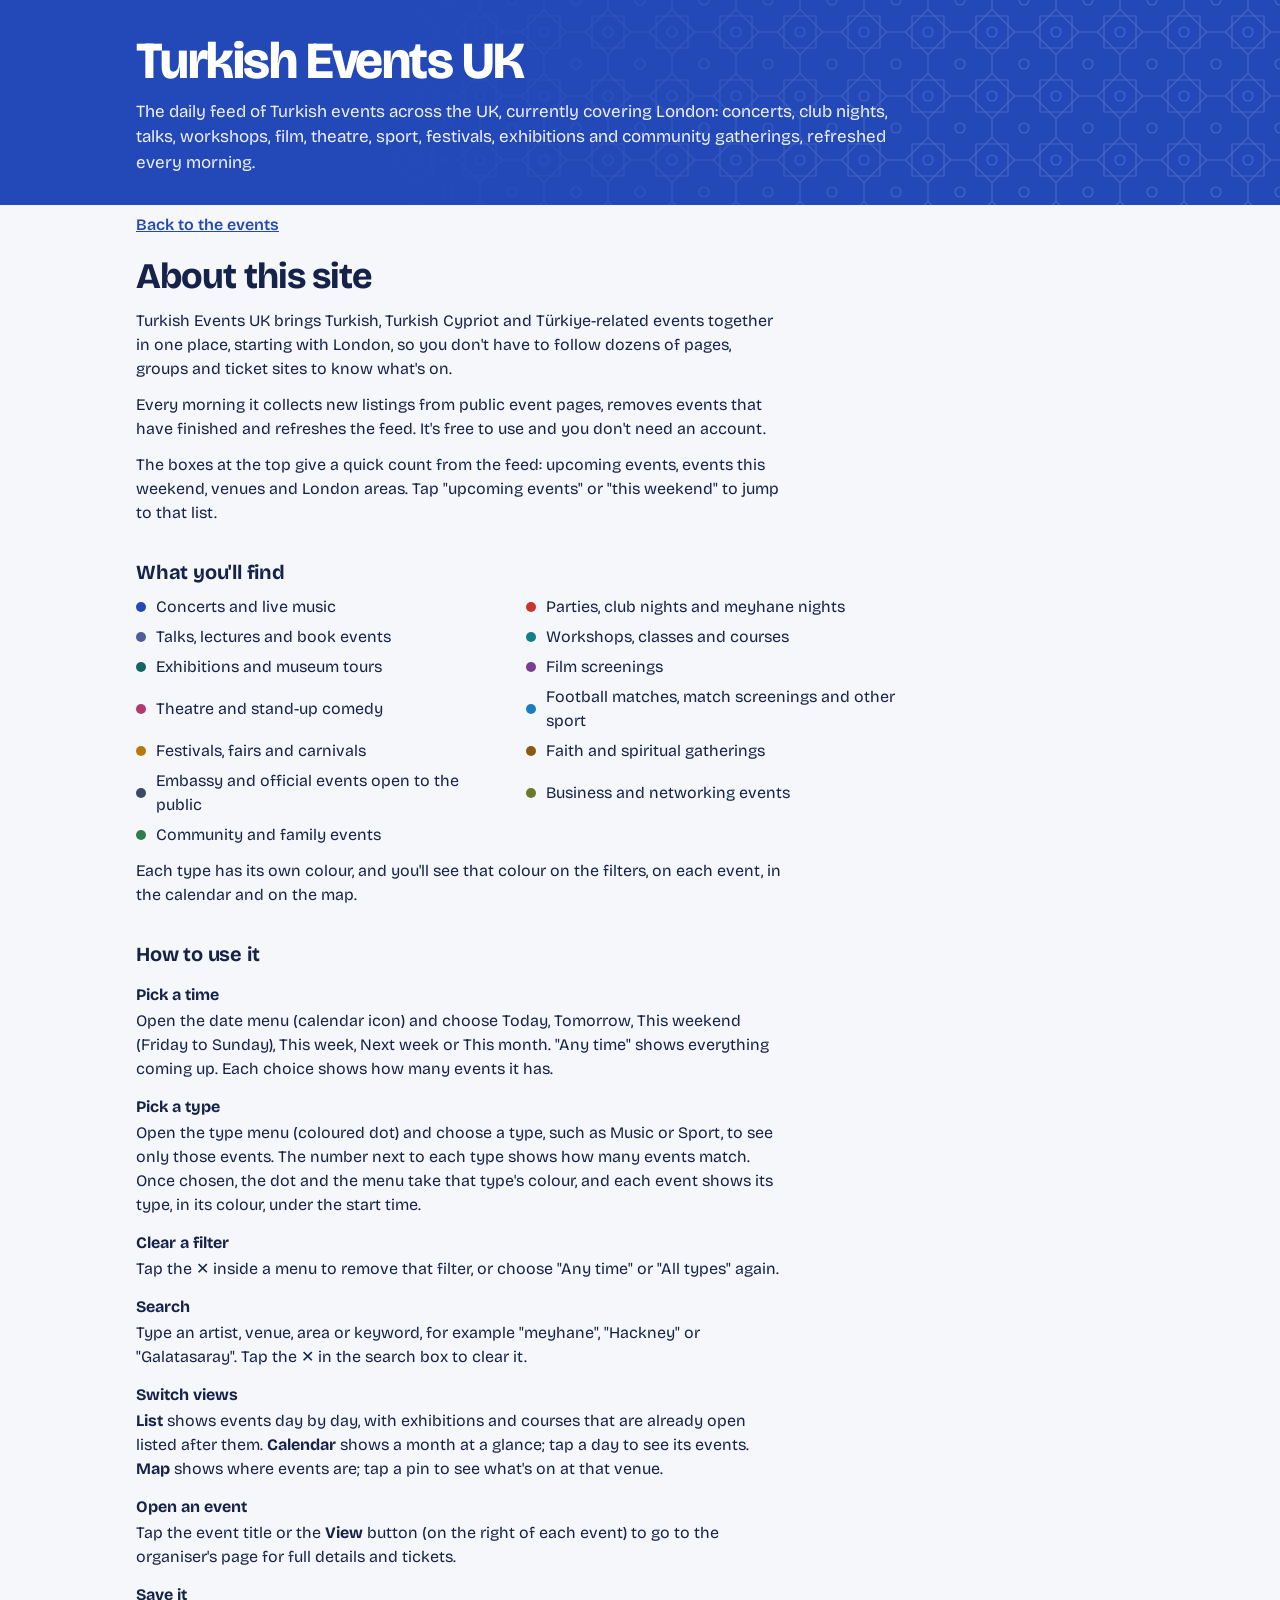
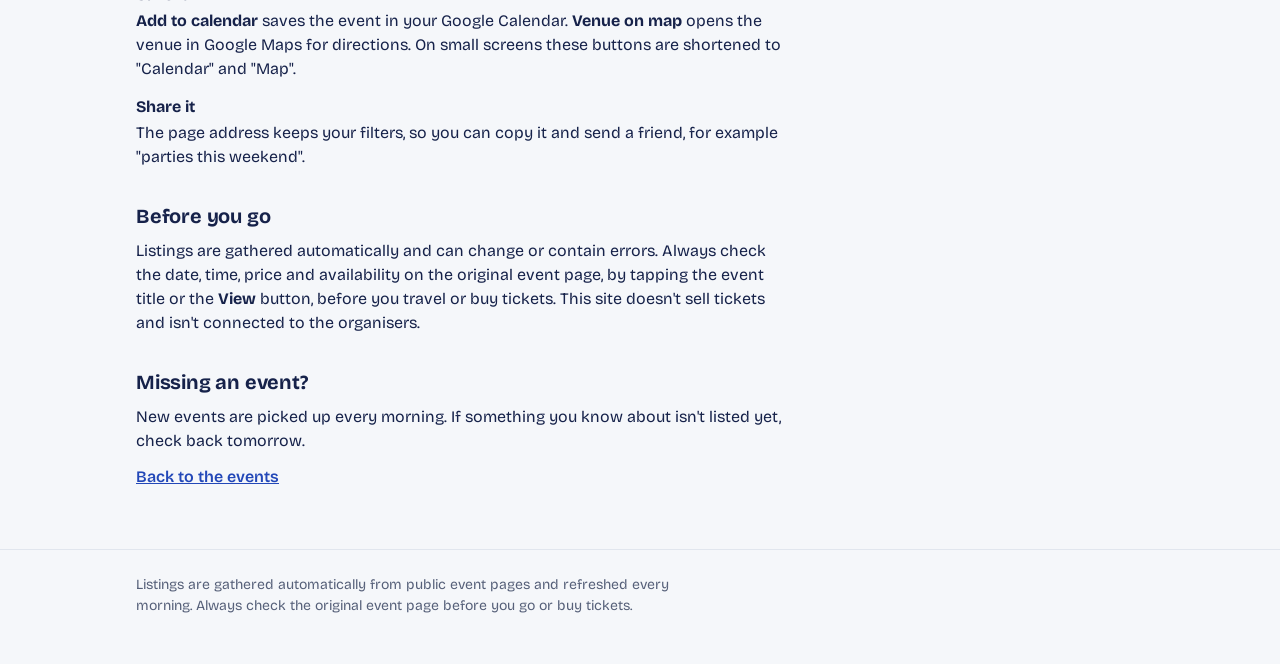
==== about.html @ 6a114e38 "Replace filter pills with accessible dropdown menus - Time and type filters are now native <select> " ====
<!doctype html>
<html lang="en">
<head>
  <meta charset="utf-8">
  <meta name="viewport" content="width=device-width, initial-scale=1">
  <title>About: Turkish Events UK</title>
  <meta name="description" content="What the Turkish Events UK feed does and how to use it: date and type filters, list, calendar and map views, and links to each organiser's page.">
  <meta name="theme-color" content="#2348B8">
  <link rel="preconnect" href="https://fonts.googleapis.com">
  <link rel="preconnect" href="https://fonts.gstatic.com" crossorigin>
  <link rel="stylesheet" href="https://fonts.googleapis.com/css2?family=Bricolage+Grotesque:opsz,wght@12..96,400..800&display=swap">
  <link rel="stylesheet" href="style.css">
</head>
<body>
  <a class="skip" href="#content">Skip to content</a>

  <header class="masthead">
    <div class="lattice" aria-hidden="true"></div>
    <div class="wrap masthead-inner">
      <h1><a class="home-link" href="./">Turkish Events UK</a></h1>
      <p class="lede">The daily feed of Turkish events across the UK, currently covering London: concerts, club nights, talks, workshops, film, theatre, sport, festivals, exhibitions and community gatherings, refreshed every morning.</p>
    </div>
  </header>

  <main class="wrap prose" id="content" tabindex="-1">
    <p class="back"><a href="./">Back to the events</a></p>

    <h2 class="prose-title">About this site</h2>
    <p>Turkish Events UK brings Turkish, Turkish Cypriot and Türkiye-related events together in one place, starting with London, so you don't have to follow dozens of pages, groups and ticket sites to know what's on.</p>
    <p>Every morning it collects new listings from public event pages, removes events that have finished and refreshes the feed. It's free to use and you don't need an account.</p>

    <p>The boxes at the top give a quick count from the feed: upcoming events, events this weekend, venues and London areas. Tap "upcoming events" or "this weekend" to jump to that list.</p>

    <h3>What you'll find</h3>
    <ul class="cat-list">
      <li><span class="dot" style="--c: var(--c-music)"></span>Concerts and live music</li>
      <li><span class="dot" style="--c: var(--c-party)"></span>Parties, club nights and meyhane nights</li>
      <li><span class="dot" style="--c: var(--c-talk)"></span>Talks, lectures and book events</li>
      <li><span class="dot" style="--c: var(--c-workshop)"></span>Workshops, classes and courses</li>
      <li><span class="dot" style="--c: var(--c-exhibition)"></span>Exhibitions and museum tours</li>
      <li><span class="dot" style="--c: var(--c-film)"></span>Film screenings</li>
      <li><span class="dot" style="--c: var(--c-comedy)"></span>Theatre and stand-up comedy</li>
      <li><span class="dot" style="--c: var(--c-sport)"></span>Football matches, match screenings and other sport</li>
      <li><span class="dot" style="--c: var(--c-festival)"></span>Festivals, fairs and carnivals</li>
      <li><span class="dot" style="--c: var(--c-faith)"></span>Faith and spiritual gatherings</li>
      <li><span class="dot" style="--c: var(--c-official)"></span>Embassy and official events open to the public</li>
      <li><span class="dot" style="--c: var(--c-business)"></span>Business and networking events</li>
      <li><span class="dot" style="--c: var(--c-community)"></span>Community and family events</li>
    </ul>
    <p>Each type has its own colour, and you'll see that colour on the filters, on each event, in the calendar and on the map.</p>

    <h3>How to use it</h3>
    <dl class="howto">
      <dt>Pick a time</dt>
      <dd>Open the date menu (calendar icon) and choose Today, Tomorrow, This weekend (Friday to Sunday), This week, Next week or This month. "Any time" shows everything coming up. Each choice shows how many events it has.</dd>

      <dt>Pick a type</dt>
      <dd>Open the type menu (coloured dot) and choose a type, such as Music or Sport, to see only those events. The number next to each type shows how many events match. Once chosen, the dot and the menu take that type's colour, and each event shows its type, in its colour, under the start time.</dd>

      <dt>Clear a filter</dt>
      <dd>Tap the ✕ inside a menu to remove that filter, or choose "Any time" or "All types" again.</dd>

      <dt>Search</dt>
      <dd>Type an artist, venue, area or keyword, for example "meyhane", "Hackney" or "Galatasaray". Tap the ✕ in the search box to clear it.</dd>

      <dt>Switch views</dt>
      <dd><strong>List</strong> shows events day by day, with exhibitions and courses that are already open listed after them. <strong>Calendar</strong> shows a month at a glance; tap a day to see its events. <strong>Map</strong> shows where events are; tap a pin to see what's on at that venue.</dd>

      <dt>Open an event</dt>
      <dd>Tap the event title or the <strong>View</strong> button (on the right of each event) to go to the organiser's page for full details and tickets.</dd>

      <dt>Save it</dt>
      <dd><strong>Add to calendar</strong> saves the event in your Google Calendar. <strong>Venue on map</strong> opens the venue in Google Maps for directions. On small screens these buttons are shortened to "Calendar" and "Map".</dd>

      <dt>Share it</dt>
      <dd>The page address keeps your filters, so you can copy it and send a friend, for example "parties this weekend".</dd>
    </dl>

    <h3>Before you go</h3>
    <p>Listings are gathered automatically and can change or contain errors. Always check the date, time, price and availability on the original event page, by tapping the event title or the <strong>View</strong> button, before you travel or buy tickets. This site doesn't sell tickets and isn't connected to the organisers.</p>

    <h3>Missing an event?</h3>
    <p>New events are picked up every morning. If something you know about isn't listed yet, check back tomorrow.</p>

    <p class="back"><a href="./">Back to the events</a></p>
  </main>

  <footer class="foot">
    <div class="wrap">
      <p>Listings are gathered automatically from public event pages and refreshed every morning. Always check the original event page before you go or buy tickets.</p>
    </div>
  </footer>
</body>
</html>
---- style.css ----
/* Turkish Events London
   Palette from İznik ceramics: porcelain glaze, cobalt, turquoise and bole red.
   One family (Bricolage Grotesque) carries both display and text via its optical-size axis. */

:root {
  --porcelain: #F5F7FA;
  --sheet: #FFFFFF;
  --ink: #16224A;
  --muted: #566079;
  --line: #E1E6EE;
  --cobalt: #2348B8;
  --cobalt-tint: #E8EDFB;
  --turquoise: #0B6C74;
  --turquoise-tint: #E3F3F4;
  --red: #B42F27;
  --red-tint: #FBE9E7;
  --masthead: #2348B8;
  --masthead-ink: #FFFFFF;
  --focus: #2348B8;

  /* category glazes: used only as small dots beside a text label */
  --c-music: #2348B8;
  --c-party: #C8372D;
  --c-talk: #4B5E9C;
  --c-workshop: #0F7F88;
  --c-exhibition: #12665F;
  --c-film: #7A3E8E;
  --c-business: #6B7A2A;
  --c-festival: #B7790B;
  --c-community: #2E7D4F;
  --c-food: #C25E1E;
  --c-comedy: #B03A6B;
  --c-faith: #8A5A12;
  --c-official: #3A4A6B;
  --c-sport: #1A7FBF;
  --c-culture: #566079;

  --radius-sheet: 14px;
  --radius-control: 10px;
  --font: "Bricolage Grotesque", ui-sans-serif, system-ui, -apple-system, "Segoe UI", Roboto, sans-serif;
  color-scheme: light;
}

@media (prefers-color-scheme: dark) {
  :root {
    --porcelain: #0F1730;
    --sheet: #172142;
    --ink: #EEF1F8;
    --muted: #A6AEC6;
    --line: #26325A;
    --cobalt: #93A9FF;
    --cobalt-tint: #22306A;
    --turquoise: #5CCAD2;
    --turquoise-tint: #133A4A;
    --red: #FF8A7F;
    --red-tint: #4A1F2A;
    --masthead: #1A2C78;
    --focus: #93A9FF;
    --c-music: #93A9FF;
    --c-party: #FF8A7F;
    --c-talk: #A9B6E8;
    --c-workshop: #5CCAD2;
    --c-exhibition: #5FC4B6;
    --c-film: #C99BDA;
    --c-business: #B9C46A;
    --c-festival: #F0B947;
    --c-community: #7BCB98;
    --c-food: #F29A5E;
    --c-comedy: #F08DB6;
    --c-faith: #E2B36A;
    --c-official: #B4C2E0;
    --c-sport: #79C6F2;
    --c-culture: #A6AEC6;
    color-scheme: dark;
  }
}

* { box-sizing: border-box; }
html { -webkit-text-size-adjust: 100%; }
body {
  margin: 0;
  background: var(--porcelain);
  color: var(--ink);
  font-family: var(--font);
  font-optical-sizing: auto;
  font-size: 16px;
  line-height: 1.5;
}
a { color: inherit; }
button { font: inherit; color: inherit; }
svg { display: block; }
.wrap { max-width: 1040px; margin: 0 auto; padding: 0 16px; }
.sr { position: absolute; width: 1px; height: 1px; overflow: hidden; clip: rect(0 0 0 0); white-space: nowrap; }
:focus-visible { outline: 2px solid var(--focus); outline-offset: 2px; border-radius: 6px; }
.skip { position: absolute; left: 16px; top: -48px; z-index: 50; background: var(--sheet); padding: 8px 12px; border-radius: 8px; }
.skip:focus { top: 12px; }

/* ---------- Masthead: the one bold moment ---------- */
.masthead {
  position: relative; overflow: hidden;
  background: var(--masthead); color: var(--masthead-ink);
}
.lattice {
  position: absolute; inset: 0;
  /* 8-point star lattice (girih), drawn as one repeating tile */
  background-image: url("data:image/svg+xml,%3Csvg xmlns='http://www.w3.org/2000/svg' width='64' height='64' viewBox='0 0 64 64'%3E%3Cg fill='none' stroke='%23fff' stroke-width='1.2'%3E%3Cpath d='M16 16h32v32H16z'/%3E%3Cpath d='M32 9.4 54.6 32 32 54.6 9.4 32z'/%3E%3Cpath d='M32 0v9.4M64 32h-9.4M32 64v-9.4M0 32h9.4'/%3E%3Ccircle cx='32' cy='32' r='5'/%3E%3Ccircle cx='0' cy='0' r='5'/%3E%3Ccircle cx='64' cy='0' r='5'/%3E%3Ccircle cx='0' cy='64' r='5'/%3E%3Ccircle cx='64' cy='64' r='5'/%3E%3C/g%3E%3C/svg%3E");
  background-size: 64px 64px;
  opacity: .16;
  /* fade the pattern out towards the text so the title stays crisp */
  -webkit-mask-image: linear-gradient(100deg, transparent 0%, transparent 30%, #000 75%);
  mask-image: linear-gradient(100deg, transparent 0%, transparent 30%, #000 75%);
}
/* compact band: one-line title, tagline beneath, update time on the right */
.masthead-inner {
  position: relative; padding-top: 34px; padding-bottom: 30px;
  display: grid; grid-template-columns: 1fr auto; column-gap: 24px; align-items: baseline;
}
h1 {
  margin: 0;
  font-size: clamp(2.125rem, 4.6vw, 3.25rem);
  font-weight: 760;
  font-variation-settings: "opsz" 96;
  line-height: 1.05;
  letter-spacing: -.03em;
}
.lede { grid-column: 1 / -1; grid-row: 2; margin: 10px 0 0; max-width: 48rem; font-size: 1.0625rem; line-height: 1.5; opacity: .92; }
.lede span { display: block; opacity: .8; }
.updated { grid-column: 2; grid-row: 1; margin: 0; font-size: .8125rem; opacity: .78; white-space: nowrap; }
/* at-a-glance numbers from the feed, on the cobalt band */
.kpis {
  grid-column: 1 / -1; grid-row: 3; list-style: none; margin: 20px 0 0; padding: 0;
  display: grid; grid-template-columns: repeat(4, minmax(0, 1fr)); gap: 10px; max-width: 760px;
}
.kpi {
  display: flex; flex-direction: column; gap: 2px; width: 100%; height: 100%; text-align: left;
  padding: 12px 14px; border-radius: 12px; font: inherit; color: inherit;
  background: rgba(255, 255, 255, .1); border: 1px solid rgba(255, 255, 255, .18);
}
button.kpi { cursor: pointer; }
button.kpi:hover { background: rgba(255, 255, 255, .18); border-color: rgba(255, 255, 255, .35); }
button.kpi:focus-visible { outline-color: #fff; }
.kpi b { font-size: 1.75rem; font-weight: 760; line-height: 1; letter-spacing: -.02em; font-variant-numeric: tabular-nums; font-variation-settings: "opsz" 48; }
.kpi span { font-size: .8125rem; opacity: .85; }

/* ---------- Controls ---------- */
.controls {
  background: color-mix(in srgb, var(--porcelain) 92%, transparent);
  backdrop-filter: saturate(1.3) blur(12px);
  -webkit-backdrop-filter: saturate(1.3) blur(12px);
  border-bottom: 1px solid var(--line);
  padding: 14px 0 10px;
  z-index: 20;
}
@media (min-width: 760px) { .controls { position: sticky; top: 0; } }
.toolbar { display: flex; gap: 10px; align-items: center; }
.search {
  flex: 1; min-width: 0; position: relative; display: block;
}
.search svg { position: absolute; left: 13px; top: 50%; width: 18px; height: 18px; transform: translateY(-50%); color: var(--muted); pointer-events: none; }
.search input {
  width: 100%; height: 44px; padding: 0 14px 0 40px;
  font: inherit; font-size: 1rem; color: var(--ink);
  background: var(--sheet); border: 1px solid var(--line); border-radius: var(--radius-control);
}
.search input::placeholder { color: var(--muted); }
/* our own clear button, so every browser gets the same x (native ones differ or are missing) */
.search input { padding-right: 44px; }
.search input::-webkit-search-cancel-button { -webkit-appearance: none; appearance: none; display: none; }
.search-clear {
  position: absolute; right: 6px; top: 50%; transform: translateY(-50%);
  width: 32px; height: 32px; display: grid; place-items: center; padding: 0;
  border: 0; border-radius: 8px; background: transparent; color: var(--muted); cursor: pointer;
}
.search-clear svg { position: static; transform: none; width: 16px; height: 16px; color: inherit; pointer-events: none; }
.search-clear:hover { background: var(--cobalt-tint); color: var(--cobalt); }
.search-clear[hidden] { display: none; }
.search input:focus { outline: none; border-color: var(--cobalt); box-shadow: 0 0 0 3px var(--cobalt-tint); }
.seg { display: inline-flex; flex: none; padding: 3px; gap: 2px; background: var(--sheet); border: 1px solid var(--line); border-radius: var(--radius-control); }
.seg button {
  border: 0; background: transparent; color: var(--muted); cursor: pointer;
  font-weight: 600; font-size: .9375rem; height: 36px; padding: 0 16px; border-radius: 7px;
}
.seg button:hover { color: var(--ink); }
.seg button[aria-selected="true"] { background: var(--cobalt); color: #fff; }
@media (prefers-color-scheme: dark) { .seg button[aria-selected="true"] { color: #0F1730; } }

/* filter dropdowns sit in the search row */
.filters { display: flex; gap: 10px; flex: none; }
.select-field { position: relative; display: flex; align-items: center; width: 200px; }
.select-field#catField { width: 240px; }
.select-field select {
  -webkit-appearance: none; appearance: none; width: 100%; height: 44px; margin: 0;
  padding: 0 34px 0 38px; font: inherit; font-size: .9375rem; font-weight: 550; color: var(--ink);
  background: var(--sheet); border: 1px solid var(--line); border-radius: var(--radius-control); cursor: pointer;
  text-overflow: ellipsis; white-space: nowrap; overflow: hidden;
  /* chevron */
  background-image: linear-gradient(45deg, transparent 50%, currentColor 50%), linear-gradient(135deg, currentColor 50%, transparent 50%);
  background-position: calc(100% - 18px) 50%, calc(100% - 13px) 50%;
  background-size: 5px 5px, 5px 5px; background-repeat: no-repeat;
}
.select-field select:hover { border-color: var(--cobalt); }
.select-field select:focus { outline: none; border-color: var(--cobalt); box-shadow: 0 0 0 3px var(--cobalt-tint); }
.select-field select option { color: var(--ink); background: var(--sheet); }
.field-icon { position: absolute; left: 13px; width: 18px; height: 18px; color: var(--muted); pointer-events: none; }
.field-dot { position: absolute; left: 15px; width: 11px; height: 11px; border-radius: 50%; background: var(--c, var(--muted)); pointer-events: none; }
/* a set filter is tinted (type: in its own colour) and gains a clear button before the chevron */
/* when set, the clear button takes the chevron's place; the menu still opens on click */
.select-field.is-set select { padding-right: 38px; background-image: none; border-color: var(--cobalt); background-color: var(--cobalt-tint); }
#catField.is-set select { border-color: var(--c); background-color: color-mix(in srgb, var(--c) 14%, var(--sheet)); }
#whenField.is-set .field-icon { color: var(--cobalt); }
.select-clear {
  position: absolute; right: 7px; width: 28px; height: 28px; display: grid; place-items: center; padding: 0;
  border: 0; border-radius: 7px; background: transparent; color: var(--ink); cursor: pointer;
}
.select-clear svg { width: 14px; height: 14px; }
.select-clear:hover { background: rgba(0, 0, 0, .08); }
.select-clear[hidden] { display: none; }
.chips { display: flex; gap: 6px; overflow-x: auto; scrollbar-width: none; padding: 2px; margin: -2px; }
.chips::-webkit-scrollbar { display: none; }
/* soft edge on the right hints that the row scrolls sideways */
.chips {
  -webkit-mask-image: linear-gradient(90deg, #000 calc(100% - 28px), transparent);
  mask-image: linear-gradient(90deg, #000 calc(100% - 28px), transparent);
  padding-right: 28px;
}
.chip {
  flex: none; display: inline-flex; align-items: center; gap: 6px;
  height: 34px; padding: 0 12px; border-radius: 999px; cursor: pointer; white-space: nowrap;
  font-size: .875rem; font-weight: 550;
  background: transparent; border: 1px solid var(--line); color: var(--ink);
}
.chip:hover { border-color: var(--cobalt); }
.chip .n { color: var(--muted); font-weight: 450; font-variant-numeric: tabular-nums; }
.chip[aria-pressed="true"] { background: var(--cobalt); border-color: var(--cobalt); color: #fff; }
.chip[aria-pressed="true"] .n { color: inherit; opacity: .78; }
@media (prefers-color-scheme: dark) { .chip[aria-pressed="true"] { color: #0F1730; } }
.cats .chip { border-color: transparent; background: transparent; padding: 0 10px; }
.cats .chip:hover { background: var(--sheet); border-color: var(--line); }
.cats .chip[aria-pressed="true"] { background: var(--ink); border-color: var(--ink); color: var(--porcelain); }
/* a chosen type wears its own colour, so the filter, rows, calendar and pins all match */
.cats .chip[aria-pressed="true"][style] {
  background: color-mix(in srgb, var(--c) 16%, var(--sheet)); border-color: var(--c); color: var(--ink);
}
.cats .chip[aria-pressed="true"][style] .dot { box-shadow: none; }
.chip .x { width: 14px; height: 14px; margin: 0 -3px 0 1px; opacity: .85; }
.chip.clearable:hover .x { opacity: 1; }
.dot { width: 8px; height: 8px; border-radius: 50%; flex: none; background: var(--c, var(--c-culture)); }
.cats .chip[aria-pressed="true"]:not([style]) .dot { box-shadow: 0 0 0 2px var(--porcelain); }

/* ---------- Results heading: says what the filters add up to ---------- */
.results-head { margin-top: 22px; }
.results-head h2 {
  margin: 0; font-size: clamp(1.625rem, 3.6vw, 2.25rem); font-weight: 740; line-height: 1.1;
  letter-spacing: -.025em; font-variation-settings: "opsz" 72;
}
.results-head p { margin: 6px 0 0; color: var(--muted); }
.results-head + section > .strip:first-child, .results-head + section > .day:first-child { margin-top: 20px; }

/* ---------- On now strip ---------- */
main { padding-top: 8px; padding-bottom: 48px; outline: none; }
.strip { margin-top: 26px; }
.strip-head { display: flex; align-items: baseline; justify-content: space-between; gap: 12px; }
.section-title { margin: 0; font-size: 1.25rem; font-weight: 700; letter-spacing: -.01em; }
.section-note { margin: 0; color: var(--muted); font-size: .875rem; }
.tiles {
  display: grid; grid-auto-flow: column; grid-auto-columns: minmax(250px, 300px); gap: 12px;
  overflow-x: auto; scroll-snap-type: x mandatory; padding: 12px 2px 6px; margin: 0 -2px;
  scrollbar-width: thin;
}
.tile {
  scroll-snap-align: start; display: flex; flex-direction: column; gap: 6px;
  background: color-mix(in srgb, var(--c, var(--turquoise)) 13%, var(--sheet)); border: 1px solid color-mix(in srgb, var(--c, var(--turquoise)) 30%, transparent); border-radius: var(--radius-sheet); padding: 16px;
  text-decoration: none; color: var(--ink); min-height: 150px;
}
.tile:hover .tile-title { text-decoration: underline; text-underline-offset: 3px; }
.tile-until { color: color-mix(in srgb, var(--c, var(--turquoise)) 70%, var(--ink)); font-weight: 650; font-size: .875rem; }
.tile .ev-tag { font-size: .8125rem; }
.tile-title { font-weight: 680; font-size: 1.0625rem; line-height: 1.25; }
.tile-where { color: var(--muted); font-size: .875rem; margin-top: auto; }

/* ---------- Agenda ---------- */
.day {
  display: grid; grid-template-columns: 96px 1fr; gap: 20px;
  margin-top: 28px;
}
.date { position: sticky; top: 150px; align-self: start; padding-top: 6px; }
.date-num {
  display: block; font-size: 3.25rem; font-weight: 760; line-height: .9; letter-spacing: -.04em;
  font-variation-settings: "opsz" 96; font-variant-numeric: lining-nums;
}
.date-day { display: block; margin-top: 6px; font-weight: 650; }
.date-month { display: block; color: var(--muted); font-size: .875rem; }
.rel {
  display: inline-block; margin-top: 8px; padding: 2px 8px; border-radius: 999px;
  font-size: .75rem; font-weight: 650; background: var(--cobalt-tint); color: var(--cobalt);
}
.rel.today { background: var(--red-tint); color: var(--red); }

.sheet { background: var(--sheet); border: 1px solid var(--line); border-radius: var(--radius-sheet); overflow: hidden; }
.row {
  display: grid; grid-template-columns: 112px 1fr; gap: 16px; align-items: start;
  padding: 16px 18px 16px 20px;
}
.row + .row { border-top: 1px solid var(--line); }
.row { box-shadow: inset 4px 0 0 var(--c, transparent); }
.time { font-variant-numeric: tabular-nums; padding-top: 1px; }
.time b { display: block; font-weight: 700; font-size: 1rem; }
.time > span:not(.ev-tag) { display: block; color: var(--muted); font-size: .8125rem; }
/* the type sits under the time, in its own colour */
.time .ev-tag { display: inline-flex; margin-top: 8px; font-size: .75rem; line-height: 1.25; align-items: center; max-width: 100%; white-space: nowrap; }
.ev-main { min-width: 0; }
.ev-title { margin: 0; font-size: 1.125rem; font-weight: 680; line-height: 1.3; letter-spacing: -.005em; }
.ev-title a { text-decoration: none; }
.ev-title a:hover { text-decoration: underline; text-decoration-thickness: 2px; text-underline-offset: 3px; text-decoration-color: var(--cobalt); }
.ev-where { margin-top: 3px; color: var(--muted); font-size: .9375rem; }
.ev-where a { text-decoration: none; }
.ev-where a:hover { color: var(--cobalt); text-decoration: underline; }
.ev-sum {
  margin: 6px 0 0; color: var(--muted); font-size: .9375rem; max-width: 62ch;
  display: -webkit-box; -webkit-line-clamp: 2; -webkit-box-orient: vertical; overflow: hidden;
}
.ev-tags { display: flex; flex-wrap: wrap; gap: 6px 14px; margin-top: 8px; font-size: .8125rem; color: var(--muted); }
.ev-tag { display: inline-flex; align-items: center; gap: 6px; font-weight: 550; color: var(--ink); }
.ev-tag.plain { color: var(--muted); font-weight: 450; }
.ev-tag.cat { padding: 2px 9px 2px 7px; border-radius: 999px; background: color-mix(in srgb, var(--c, var(--c-culture)) 14%, transparent); }
.ev-actions { display: flex; align-items: center; }
/* one row of labelled actions under each event */
.ev-actions { flex-wrap: nowrap; gap: 8px; margin-top: 12px; }
.act {
  display: inline-flex; align-items: center; gap: 6px; height: 34px; padding: 0 12px; flex: none;
  border-radius: 9px; border: 1px solid var(--line); background: var(--sheet); color: var(--ink);
  text-decoration: none; font-weight: 600; font-size: .8125rem; white-space: nowrap;
}
.act svg { width: 16px; height: 16px; flex: none; color: var(--muted); }
.act:hover { border-color: var(--cobalt); color: var(--cobalt); }
.act:hover svg { color: inherit; }
.act.primary { background: var(--cobalt); border-color: var(--cobalt); color: #fff; }
.act.primary svg { color: inherit; width: 15px; height: 15px; }
.act.primary:hover { background: color-mix(in srgb, var(--cobalt) 86%, #000); color: #fff; }
@media (prefers-color-scheme: dark) {
  .act.primary, .act.primary:hover { color: #0F1730; }
  .act.primary:hover { background: color-mix(in srgb, var(--cobalt) 86%, #fff); }
}
.act .short { display: none; }
.act.primary { margin-left: auto; }
.tile-foot { display: flex; align-items: center; justify-content: space-between; gap: 8px; margin-top: 2px; }
.tile-view { display: inline-flex; align-items: center; gap: 5px; font-size: .8125rem; font-weight: 650; color: var(--cobalt); white-space: nowrap; }
.tile-view svg { width: 13px; height: 13px; }
.icon-btn {
  display: inline-grid; place-items: center; width: 38px; height: 38px; border-radius: 10px;
  border: 1px solid transparent; background: transparent; color: var(--muted); cursor: pointer; text-decoration: none;
}
.icon-btn svg { width: 20px; height: 20px; }
.icon-btn:hover { background: var(--cobalt-tint); color: var(--cobalt); }

.empty { padding: 56px 0; text-align: center; color: var(--muted); }
.empty strong { display: block; color: var(--ink); font-size: 1.125rem; margin-bottom: 4px; }
.link-btn { border: 0; background: none; padding: 0; color: var(--cobalt); font-weight: 650; cursor: pointer; text-decoration: underline; text-underline-offset: 3px; }

/* ---------- Calendar ---------- */
.cal-head { display: flex; align-items: center; justify-content: space-between; margin: 24px 0 14px; }
.cal-head h2 { margin: 0; font-size: 1.75rem; font-weight: 720; letter-spacing: -.02em; font-variation-settings: "opsz" 48; }
.cal-nav { display: flex; align-items: center; gap: 4px; }
.cal-nav .icon-btn { border-color: var(--line); background: var(--sheet); color: var(--ink); }
.text-btn { height: 38px; padding: 0 14px; border-radius: 10px; border: 1px solid var(--line); background: var(--sheet); cursor: pointer; font-weight: 600; font-size: .875rem; }
.text-btn:hover, .cal-nav .icon-btn:hover { border-color: var(--cobalt); color: var(--cobalt); }
.cal-grid {
  display: grid; grid-template-columns: repeat(7, minmax(0, 1fr));
  background: var(--sheet); border: 1px solid var(--line); border-radius: var(--radius-sheet); overflow: hidden;
}
.dow { padding: 10px 8px; font-size: .8125rem; font-weight: 650; color: var(--muted); border-bottom: 1px solid var(--line); }
.cell {
  min-height: 104px; padding: 6px; border: 0; border-top: 1px solid var(--line); border-left: 1px solid var(--line);
  background: transparent; text-align: left; cursor: pointer; min-width: 0;
  display: flex; flex-direction: column; gap: 3px;
}
.cell:nth-child(7n + 1) { border-left: 0; }
.cal-grid .dow + .cell, .cal-grid .cell:nth-child(-n + 14) { border-top: 0; }
.cell:hover { background: var(--cobalt-tint); }
.cell .num { width: 28px; height: 28px; display: grid; place-items: center; border-radius: 50%; font-weight: 650; font-size: .875rem; font-variant-numeric: tabular-nums; }
.cell.out .num, .cell.past .num { color: var(--muted); font-weight: 450; }
.cell.today .num { background: var(--red); color: #fff; }
.cell.sel { box-shadow: inset 0 0 0 2px var(--cobalt); }
.cell.dim { opacity: .4; }
.cell.inrange { background: color-mix(in srgb, var(--cobalt-tint) 55%, transparent); }
.cell .ev {
  font-size: .75rem; line-height: 1.3; padding: 2px 6px; border-radius: 5px;
  background: color-mix(in srgb, var(--c, var(--cobalt)) 15%, transparent); box-shadow: inset 3px 0 0 var(--c, var(--cobalt)); color: var(--ink);
  white-space: nowrap; overflow: hidden; text-overflow: ellipsis;
}
.cell .ev b { font-weight: 650; color: color-mix(in srgb, var(--c, var(--cobalt)) 70%, var(--ink)); font-variant-numeric: tabular-nums; }
.cell .more { font-size: .75rem; color: var(--muted); padding-left: 6px; }
.cell .dots { display: none; gap: 3px; justify-content: center; }
.cell .dots i { width: 6px; height: 6px; border-radius: 50%; background: var(--c, var(--cobalt)); }
.day-list { margin-top: 8px; }
.day-list .section-title { margin: 28px 0 12px; }

/* ---------- Map ---------- */
.map-note { color: var(--muted); font-size: .9375rem; margin: 20px 0 12px; }
#map {
  height: calc(100vh - 300px); height: calc(100dvh - 300px); min-height: 440px;
  border: 1px solid var(--line); border-radius: var(--radius-sheet); overflow: hidden; background: var(--line);
}
.pin {
  width: 30px; height: 30px; border-radius: 50% 50% 50% 0; transform: rotate(-45deg);
  background: var(--c, var(--cobalt)); border: 2px solid #fff; box-shadow: 0 2px 6px rgba(15, 23, 48, .35);
  display: grid; place-items: center;
}
.pin span { transform: rotate(45deg); color: #fff; font: 700 12px/1 var(--font); }
@media (prefers-color-scheme: dark) { .pin span { color: #0F1730; } .pin { border-color: #0F1730; } }
.cluster {
  display: grid; place-items: center; border-radius: 50%;
  background: var(--cobalt); color: #fff; font: 700 13px/1 var(--font);
  border: 3px solid #fff; box-shadow: 0 0 0 5px color-mix(in srgb, var(--cobalt) 25%, transparent), 0 2px 6px rgba(15, 23, 48, .3);
}
@media (prefers-color-scheme: dark) { .cluster { color: #0F1730; border-color: #0F1730; } }
.leaflet-container { font-family: var(--font); }
.leaflet-popup-content-wrapper { border-radius: 14px; background: var(--sheet); color: var(--ink); box-shadow: 0 8px 28px rgba(15, 23, 48, .25); }
.leaflet-popup-tip { background: var(--sheet); }
.leaflet-popup-content { margin: 16px 18px; width: 290px !important; font-size: .875rem; line-height: 1.45; }
.leaflet-container a.leaflet-popup-close-button { color: var(--muted); top: 6px; right: 6px; }
.pop-venue { font-weight: 720; font-size: 1.0625rem; margin: 0 18px 2px 0; }
.pop-addr { color: var(--muted); }
.pop-gmaps { display: inline-flex; align-items: center; gap: 6px; margin-top: 6px; font-weight: 650; color: var(--cobalt) !important; text-decoration: none; }
.pop-gmaps:hover { text-decoration: underline; }
.pop-gmaps svg { width: 16px; height: 16px; }
.pop-list { max-height: 280px; overflow-y: auto; margin-top: 12px; border-top: 1px solid var(--line); }
.pop-ev { padding: 12px 0; }
.pop-ev + .pop-ev { border-top: 1px solid var(--line); }
.pop-cat { display: inline-flex; align-items: center; gap: 6px; margin-top: 2px; font-size: .75rem; font-weight: 600; color: var(--muted); }
.pop-when { color: var(--cobalt); font-weight: 650; font-size: .8125rem; font-variant-numeric: tabular-nums; }
.pop-title { font-weight: 680; font-size: .9375rem; margin: 2px 0 4px; }
.pop-title a { color: var(--ink) !important; text-decoration: none; }
.pop-title a:hover { text-decoration: underline; }
.pop-sum { color: var(--muted); }
.pop-actions { display: flex; gap: 14px; margin-top: 6px; }
.pop-actions a { font-weight: 650; font-size: .8125rem; color: var(--cobalt) !important; text-decoration: none; }
.pop-actions a:hover { text-decoration: underline; }
@media (prefers-color-scheme: dark) {
  .leaflet-tile-pane { filter: brightness(.7) invert(1) contrast(.9) hue-rotate(200deg) saturate(.5) brightness(.95); }
  .leaflet-bar a { background: var(--sheet); color: var(--ink); border-color: var(--line); }
}

/* ---------- Footer ---------- */
.foot { border-top: 1px solid var(--line); color: var(--muted); font-size: .875rem; padding: 24px 0 40px; }
.foot p { margin: 0 0 8px; max-width: 62ch; }
.foot a { color: var(--cobalt); font-weight: 600; }

/* ---------- Small screens ---------- */
/* tablets: menus move to their own row under search and view switcher */
@media (max-width: 1000px) {
  .toolbar { flex-wrap: wrap; }
  .filters { order: 3; width: 100%; }
  .select-field, .select-field#catField { flex: 1; width: auto; min-width: 0; }
}

@media (max-width: 759px) {
  .masthead-inner { padding-top: 26px; padding-bottom: 22px; grid-template-columns: 1fr; }
  .lede { font-size: 1rem; }
  .updated { grid-row: 3; }
  .kpis { grid-row: 4; grid-template-columns: repeat(2, minmax(0, 1fr)); margin-top: 14px; gap: 8px; }
  .kpi { padding: 10px 12px; }
  .kpi b { font-size: 1.5rem; }
  .updated { grid-column: 1; grid-row: 3; margin-top: 6px; white-space: normal; }
  .strip-head { display: block; }
  .section-note { margin-top: 2px; }
  .cal-head h2 { font-size: 1.375rem; }
  .toolbar { flex-wrap: wrap; }
  .search { flex-basis: 100%; }
  /* phones: one full-width menu per row so the chosen option is never cut off */
  .filters { width: 100%; flex-direction: column; gap: 8px; }
  .select-field, .select-field#catField { flex: none; width: 100%; min-width: 0; }
  .seg { width: 100%; }
  .seg button { flex: 1; }
  .day { grid-template-columns: 1fr; gap: 10px; margin-top: 24px; }
  .date { position: static; display: flex; align-items: baseline; gap: 8px; flex-wrap: wrap; padding: 0; }
  .date-num { font-size: 2rem; }
  .date-day, .date-month { display: inline; margin: 0; font-size: 1rem; }
  .date-month { color: var(--muted); }
  .rel { margin: 0 0 0 auto; }
  .row { grid-template-columns: 82px 1fr; gap: 12px; padding: 14px 14px 14px 16px; }
  /* actions take the full card width so all three fit on one line */
  .ev-actions { margin: 12px 0 0 -94px; gap: 6px; }
  .act { height: 34px; padding: 0 10px; }
  .cell { min-height: 56px; align-items: center; padding: 4px 2px; }
  .cell .ev, .cell .more { display: none; }
  .cell .dots { display: flex; }
  .dow { text-align: center; padding: 8px 0; }
  #map { height: 70vh; height: 70dvh; min-height: 380px; }
}

@media (prefers-reduced-motion: reduce) {
  * { scroll-behavior: auto !important; transition: none !important; animation: none !important; }
}

/* ---------- About page ---------- */
.home-link { color: inherit; text-decoration: none; }
.home-link:hover { text-decoration: underline; text-underline-offset: 4px; text-decoration-thickness: 2px; }
.prose { padding-top: 8px; padding-bottom: 48px; }
.prose .cat-list { max-width: 760px; }
.prose p, .prose dd, .prose li { max-width: 65ch; }
.prose-title { margin: 20px 0 12px; font-size: clamp(1.75rem, 3.6vw, 2.25rem); font-weight: 740; letter-spacing: -.025em; line-height: 1.1; }
.prose h3 { margin: 32px 0 8px; font-size: 1.25rem; font-weight: 700; letter-spacing: -.01em; }
.prose p { margin: 0 0 12px; }
.prose a { color: var(--cobalt); font-weight: 600; }
.back { margin: 20px 0 0; }
.cat-list { list-style: none; padding: 0; margin: 8px 0 12px; display: grid; grid-template-columns: repeat(auto-fill, minmax(260px, 1fr)); gap: 6px 20px; }
.cat-list li { display: flex; align-items: center; gap: 10px; }
.cat-list .dot { width: 10px; height: 10px; }
.howto { margin: 8px 0 0; }
.howto dt { font-weight: 700; margin-top: 14px; }
.howto dd { margin: 2px 0 0; color: var(--ink); }

@media (max-width: 480px) {
  .act .long { display: none; }
  .act .short { display: inline; }
}
@media (max-width: 360px) {
  .ev-actions { gap: 4px; }
  .act { padding: 0 8px; gap: 4px; }
  .act svg { width: 14px; height: 14px; }
}
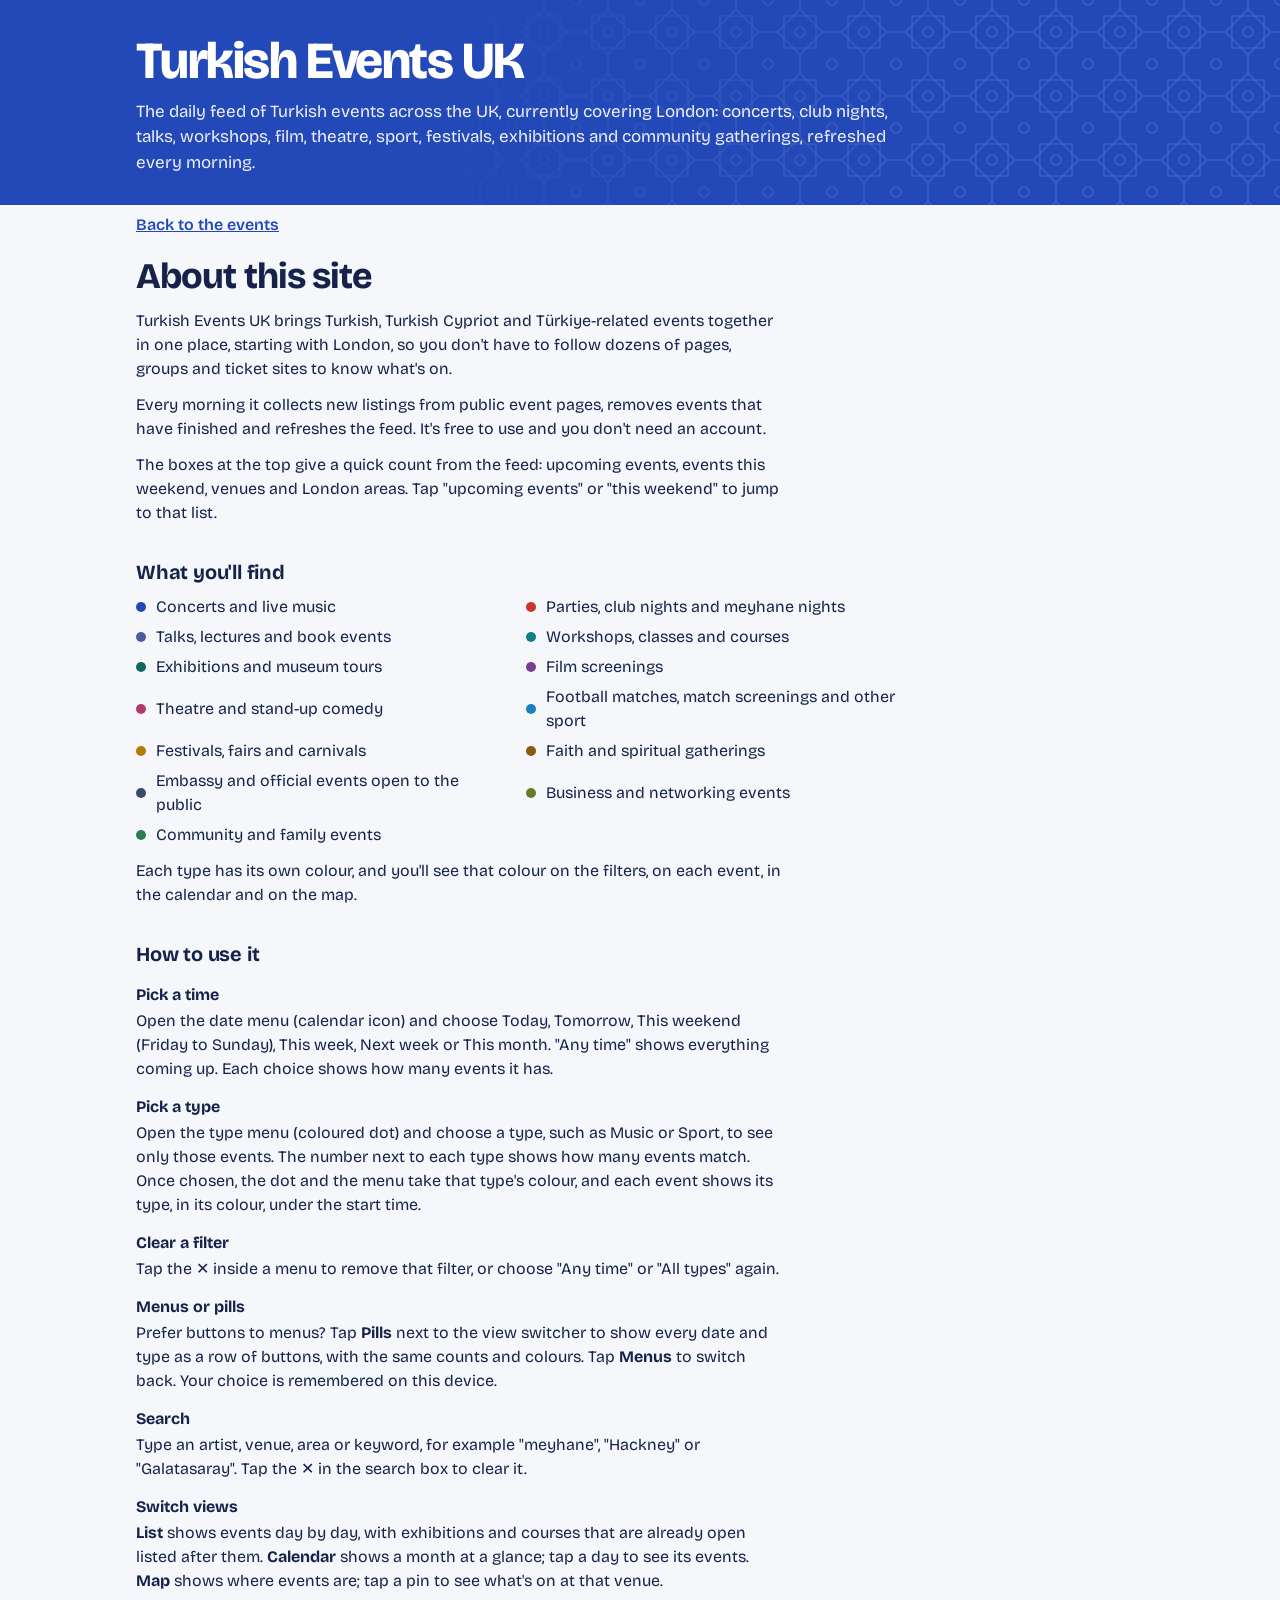
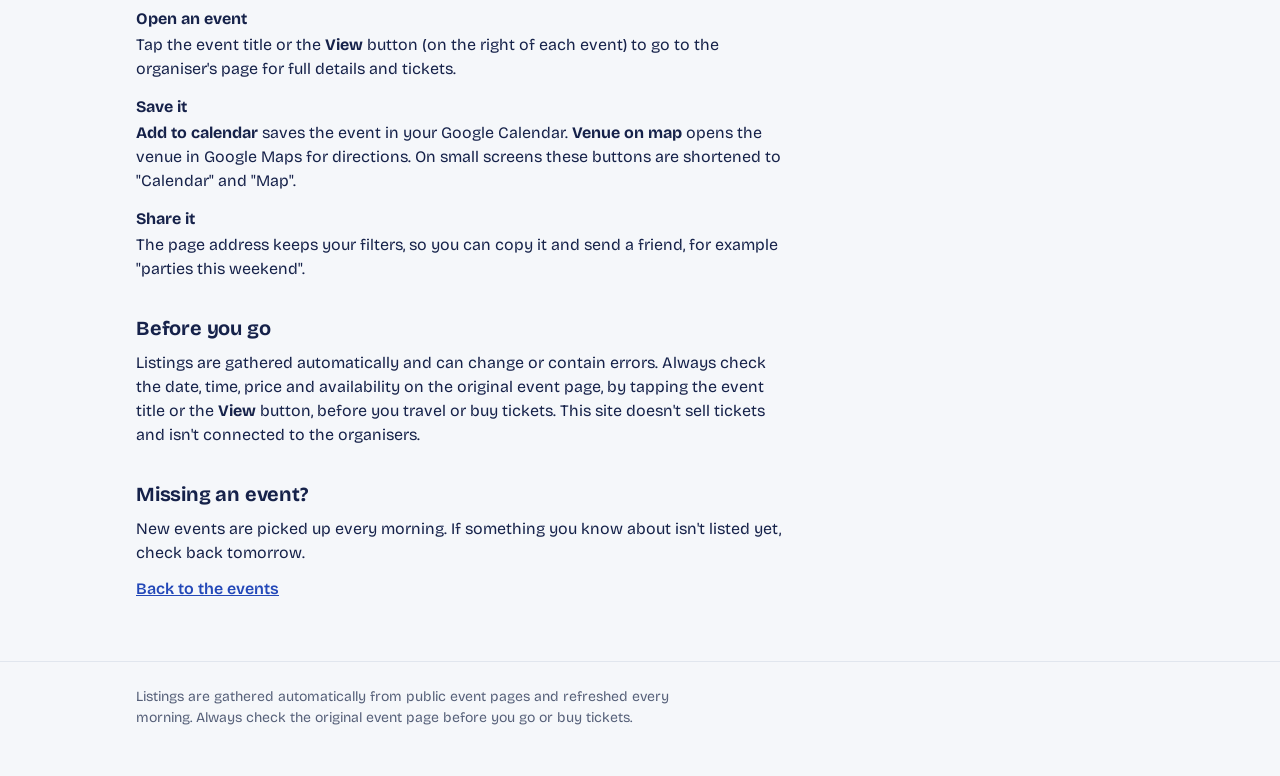
==== commit b5f58c7a: "Let visitors switch filters between dropdown menus and pills - A 'Pills' / 'Menus' toggle next to th" ====
--- a/about.html
+++ b/about.html
@@ -60,6 +60,9 @@
       <dt>Clear a filter</dt>
       <dd>Tap the ✕ inside a menu to remove that filter, or choose "Any time" or "All types" again.</dd>
 
+      <dt>Menus or pills</dt>
+      <dd>Prefer buttons to menus? Tap <strong>Pills</strong> next to the view switcher to show every date and type as a row of buttons, with the same counts and colours. Tap <strong>Menus</strong> to switch back. Your choice is remembered on this device.</dd>
+
       <dt>Search</dt>
       <dd>Type an artist, venue, area or keyword, for example "meyhane", "Hackney" or "Galatasaray". Tap the ✕ in the search box to clear it.</dd>
 
--- a/style.css
+++ b/style.css
@@ -184,6 +184,21 @@
 .seg button[aria-selected="true"] { background: var(--cobalt); color: #fff; }
 @media (prefers-color-scheme: dark) { .seg button[aria-selected="true"] { color: #0F1730; } }
 
+/* filter style switch: dropdown menus (default) or pill rows */
+.pill-filters { display: none; gap: 6px; margin-top: 10px; }
+body.filters-pills .pill-filters { display: grid; }
+body.filters-pills .filters { display: none; }
+.mode-btn {
+  display: inline-flex; align-items: center; gap: 6px; flex: none; height: 44px; padding: 0 12px;
+  border: 1px solid var(--line); border-radius: var(--radius-control); background: var(--sheet);
+  color: var(--muted); font: inherit; font-size: .875rem; font-weight: 600; cursor: pointer;
+}
+.mode-btn:hover { border-color: var(--cobalt); color: var(--cobalt); }
+.mode-btn svg { width: 18px; height: 18px; }
+.mode-btn .ico-menus { display: none; }
+body.filters-pills .mode-btn .ico-menus { display: block; }
+body.filters-pills .mode-btn .ico-pills { display: none; }
+
 /* filter dropdowns sit in the search row */
 .filters { display: flex; gap: 10px; flex: none; }
 .select-field { position: relative; display: flex; align-items: center; width: 200px; }
@@ -470,7 +485,7 @@
   /* phones: one full-width menu per row so the chosen option is never cut off */
   .filters { width: 100%; flex-direction: column; gap: 8px; }
   .select-field, .select-field#catField { flex: none; width: 100%; min-width: 0; }
-  .seg { width: 100%; }
+  .seg { flex: 1; width: auto; }
   .seg button { flex: 1; }
   .day { grid-template-columns: 1fr; gap: 10px; margin-top: 24px; }
   .date { position: static; display: flex; align-items: baseline; gap: 8px; flex-wrap: wrap; padding: 0; }
@@ -520,3 +535,9 @@
   .act { padding: 0 8px; gap: 4px; }
   .act svg { width: 14px; height: 14px; }
 }
+
+/* very small phones: the filter-style switch shows its icon only (it keeps its aria-label) */
+@media (max-width: 380px) {
+  .mode-btn { padding: 0 11px; }
+  .mode-btn .mode-label { display: none; }
+}
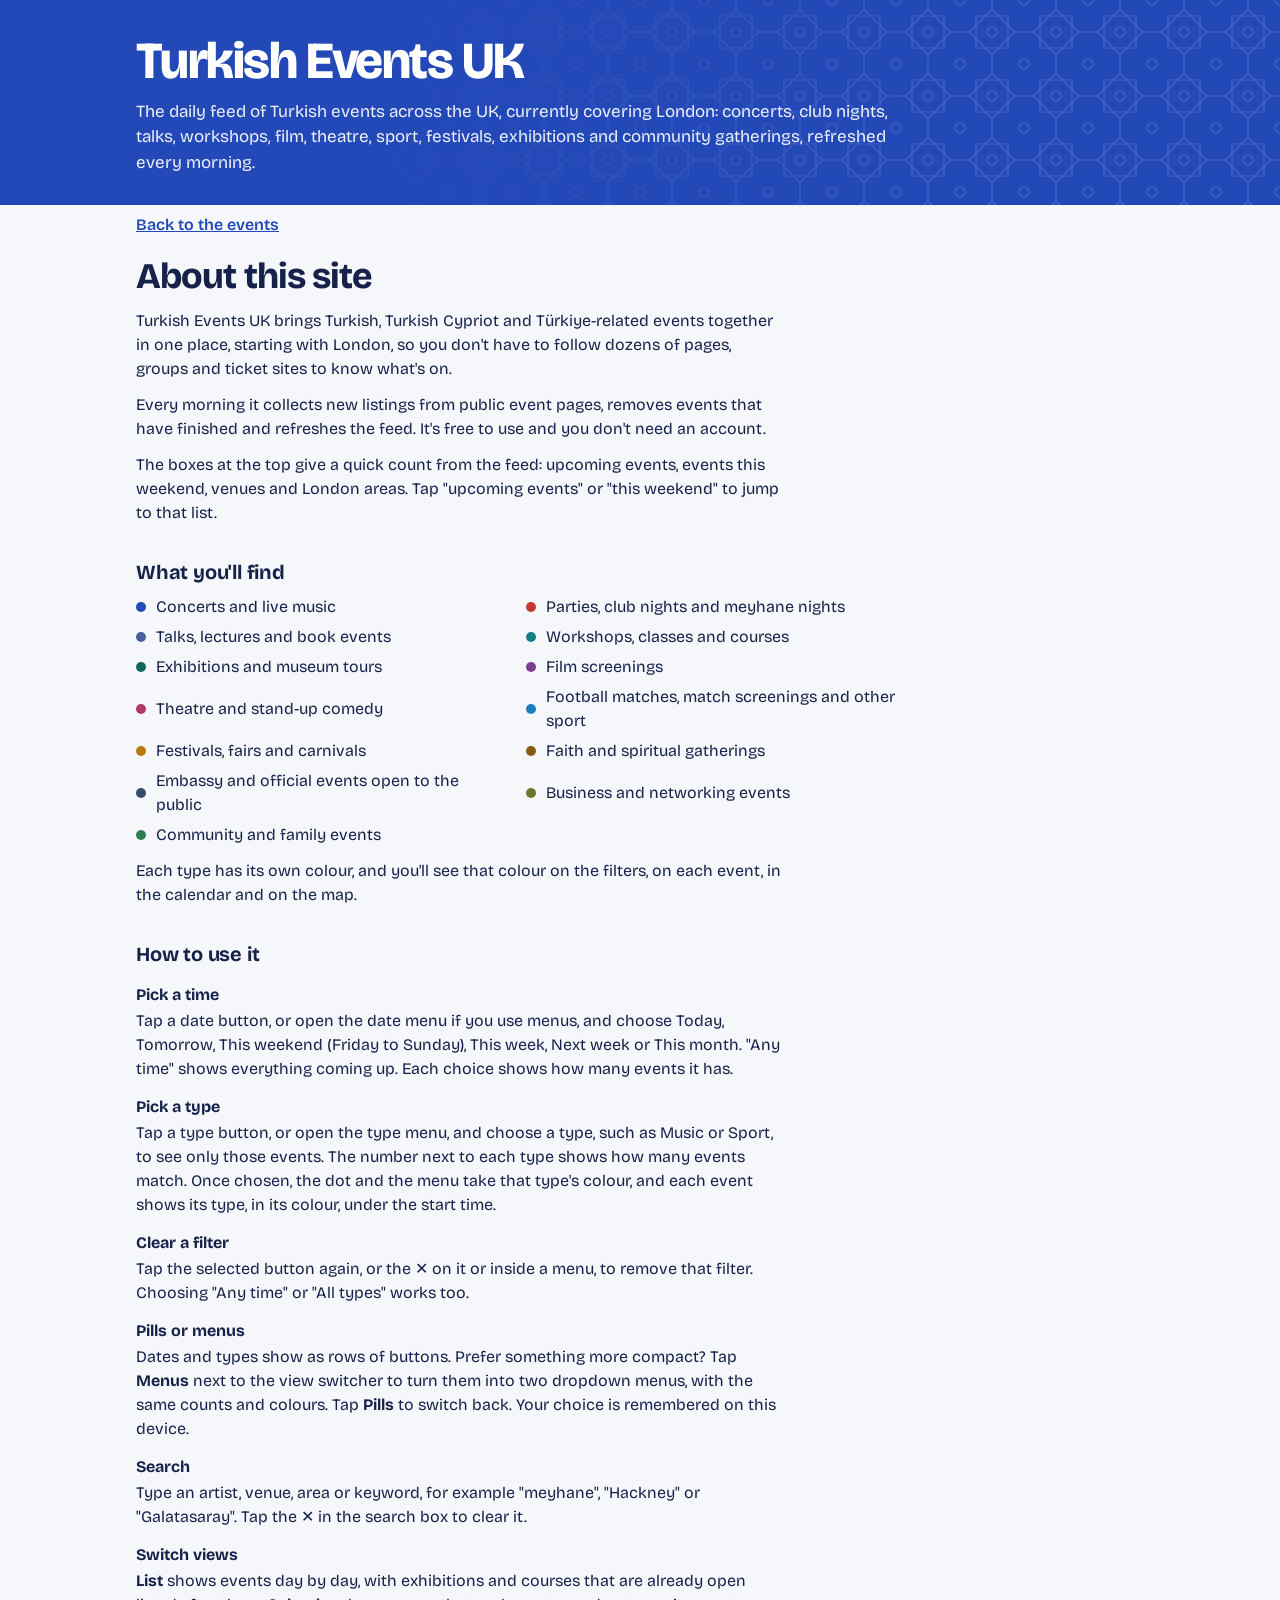
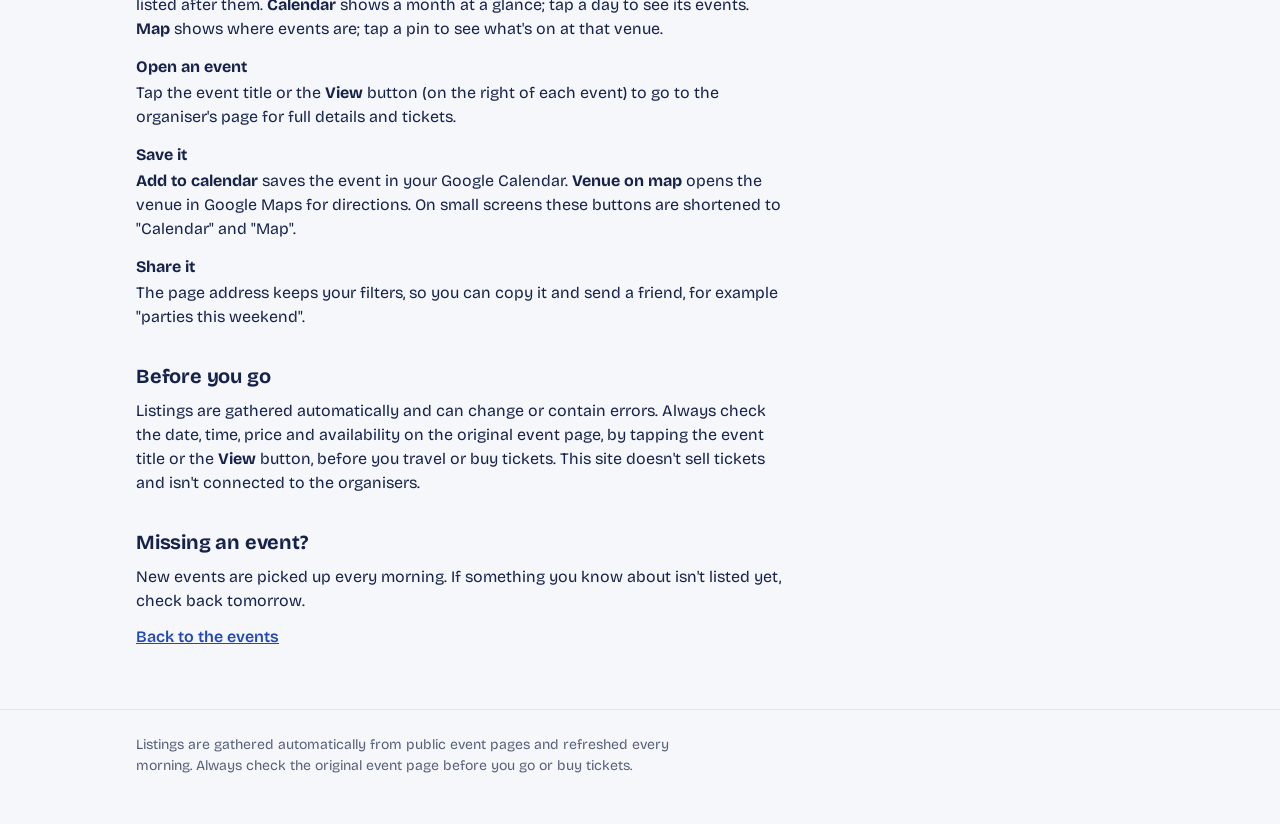
==== commit 4d961194: "Make the pill filters the default First-time visitors (and browsers that block storage) now see the " ====
--- a/about.html
+++ b/about.html
@@ -52,16 +52,16 @@
     <h3>How to use it</h3>
     <dl class="howto">
       <dt>Pick a time</dt>
-      <dd>Open the date menu (calendar icon) and choose Today, Tomorrow, This weekend (Friday to Sunday), This week, Next week or This month. "Any time" shows everything coming up. Each choice shows how many events it has.</dd>
+      <dd>Tap a date button, or open the date menu if you use menus, and choose Today, Tomorrow, This weekend (Friday to Sunday), This week, Next week or This month. "Any time" shows everything coming up. Each choice shows how many events it has.</dd>
 
       <dt>Pick a type</dt>
-      <dd>Open the type menu (coloured dot) and choose a type, such as Music or Sport, to see only those events. The number next to each type shows how many events match. Once chosen, the dot and the menu take that type's colour, and each event shows its type, in its colour, under the start time.</dd>
+      <dd>Tap a type button, or open the type menu, and choose a type, such as Music or Sport, to see only those events. The number next to each type shows how many events match. Once chosen, the dot and the menu take that type's colour, and each event shows its type, in its colour, under the start time.</dd>
 
       <dt>Clear a filter</dt>
-      <dd>Tap the ✕ inside a menu to remove that filter, or choose "Any time" or "All types" again.</dd>
+      <dd>Tap the selected button again, or the ✕ on it or inside a menu, to remove that filter. Choosing "Any time" or "All types" works too.</dd>
 
-      <dt>Menus or pills</dt>
-      <dd>Prefer buttons to menus? Tap <strong>Pills</strong> next to the view switcher to show every date and type as a row of buttons, with the same counts and colours. Tap <strong>Menus</strong> to switch back. Your choice is remembered on this device.</dd>
+      <dt>Pills or menus</dt>
+      <dd>Dates and types show as rows of buttons. Prefer something more compact? Tap <strong>Menus</strong> next to the view switcher to turn them into two dropdown menus, with the same counts and colours. Tap <strong>Pills</strong> to switch back. Your choice is remembered on this device.</dd>
 
       <dt>Search</dt>
       <dd>Type an artist, venue, area or keyword, for example "meyhane", "Hackney" or "Galatasaray". Tap the ✕ in the search box to clear it.</dd>
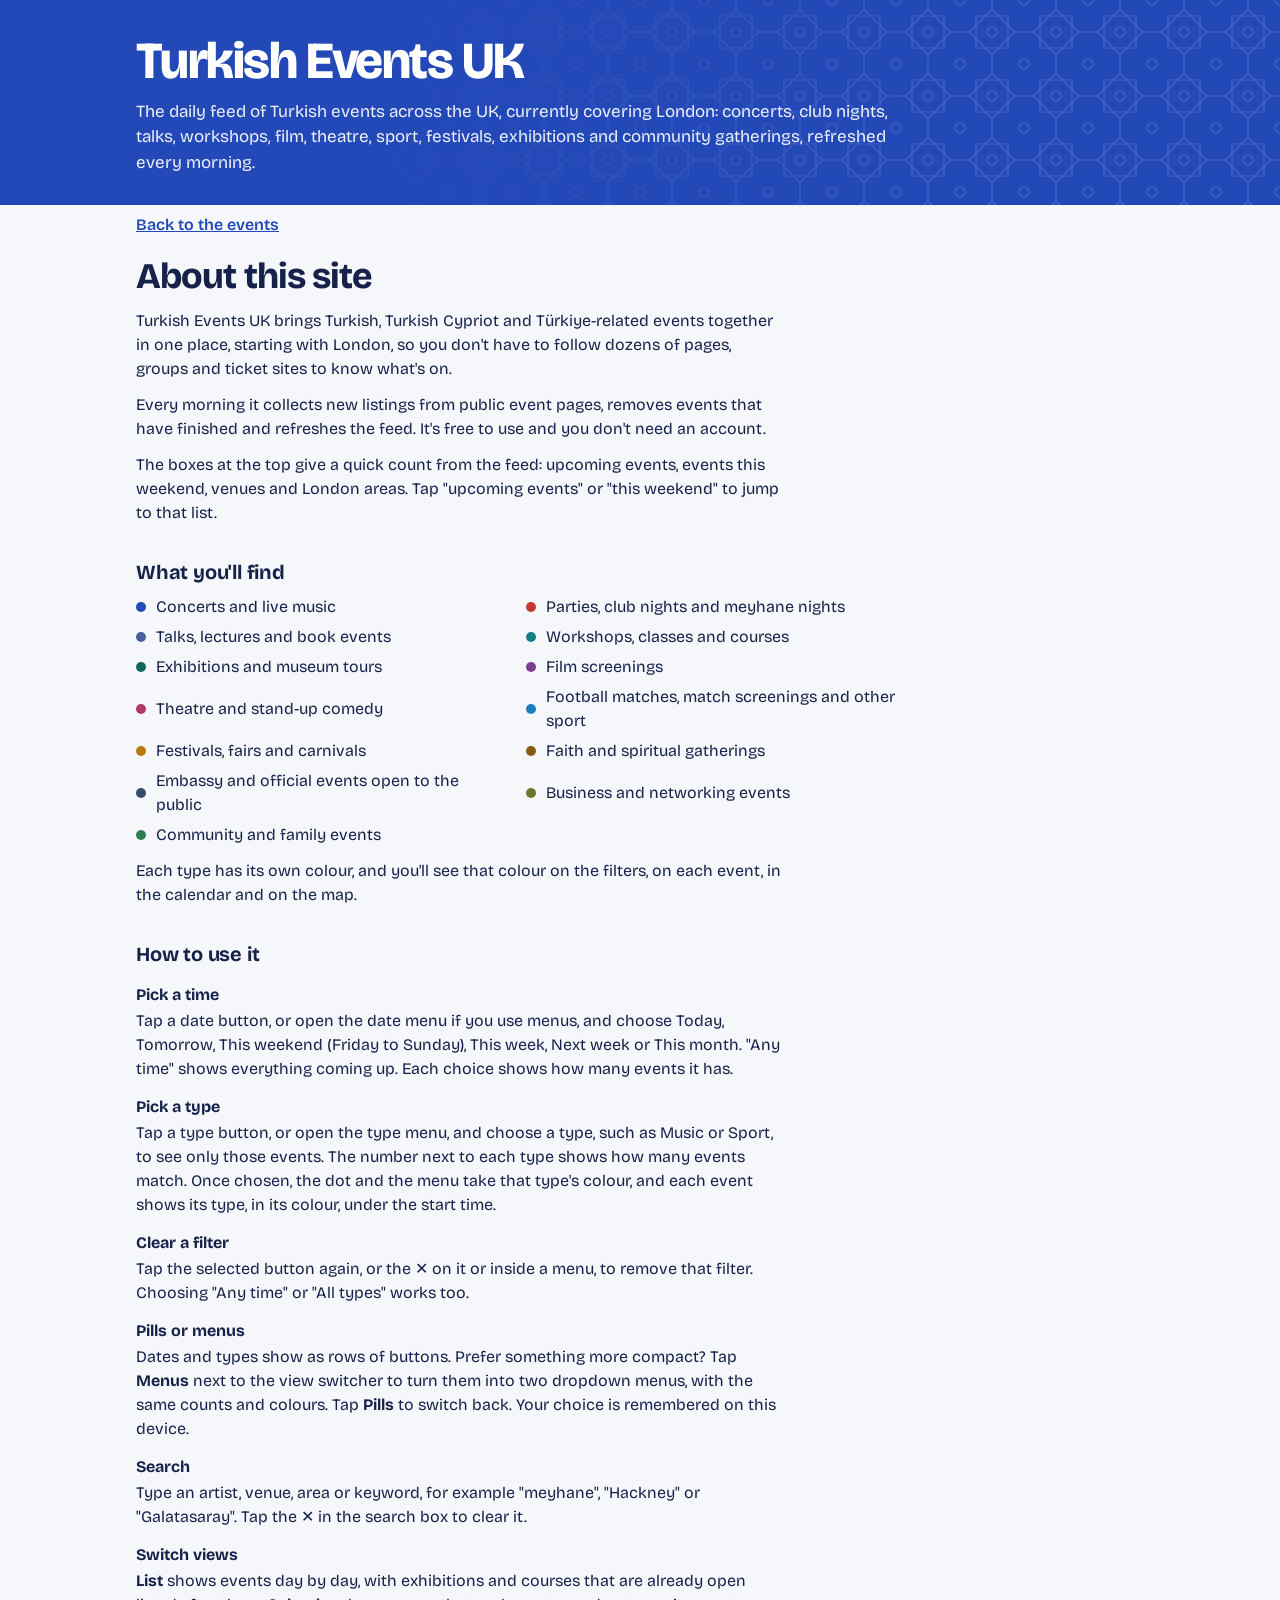
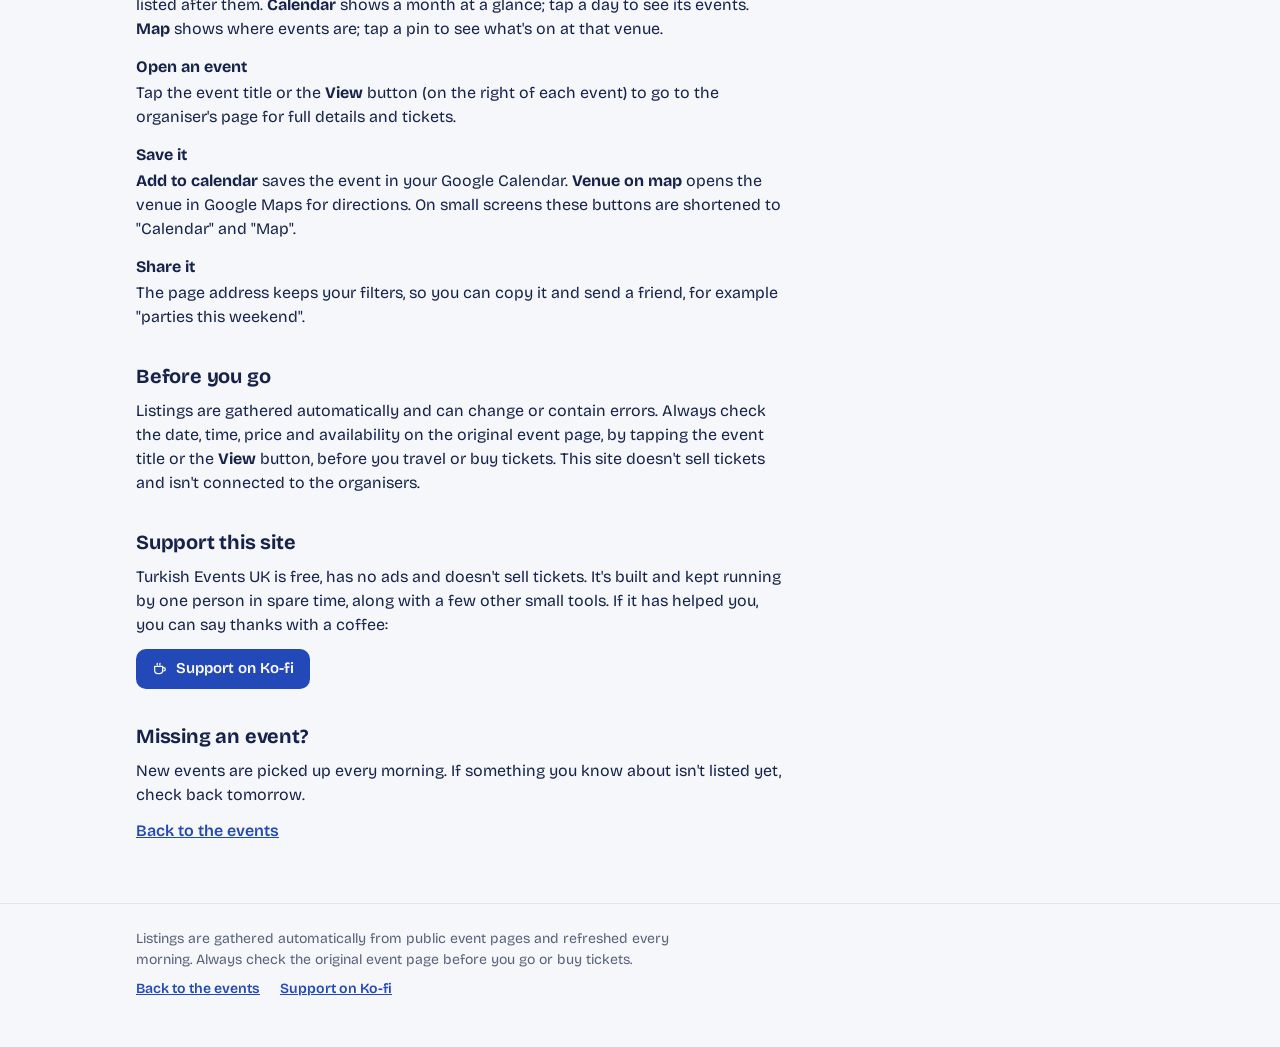
==== commit 98e14239: "Add Ko-fi support links Plain links to https://ko-fi.com/kipergil (new tab, rel=noopener, no third-p" ====
--- a/about.html
+++ b/about.html
@@ -10,6 +10,9 @@
   <link rel="preconnect" href="https://fonts.gstatic.com" crossorigin>
   <link rel="stylesheet" href="https://fonts.googleapis.com/css2?family=Bricolage+Grotesque:opsz,wght@12..96,400..800&display=swap">
   <link rel="stylesheet" href="style.css">
+  <!-- UserReport launcher, disabled for now. Remove the comment markers to switch it back on.
+  <script src="https://sak.userreport.com/toolsforturks/launcher.js" async id="userreport-launcher-script"></script>
+  -->
 </head>
 <body>
   <a class="skip" href="#content">Skip to content</a>
@@ -82,6 +85,10 @@
     <h3>Before you go</h3>
     <p>Listings are gathered automatically and can change or contain errors. Always check the date, time, price and availability on the original event page, by tapping the event title or the <strong>View</strong> button, before you travel or buy tickets. This site doesn't sell tickets and isn't connected to the organisers.</p>
 
+    <h3>Support this site</h3>
+    <p>Turkish Events UK is free, has no ads and doesn't sell tickets. It's built and kept running by one person in spare time, along with a few other small tools. If it has helped you, you can say thanks with a coffee:</p>
+    <p><a class="support-btn" href="https://ko-fi.com/kipergil" target="_blank" rel="noopener"><svg viewBox="0 0 24 24" aria-hidden="true"><g fill="none" stroke="currentColor" stroke-width="1.8" stroke-linecap="round" stroke-linejoin="round"><path d="M4 8h12v6a5 5 0 0 1-5 5H9a5 5 0 0 1-5-5V8Z"/><path d="M16 10h1.5a2.5 2.5 0 0 1 0 5H16"/><path d="M8 3.5c-.6.8-.6 1.7 0 2.5M12 3.5c-.6.8-.6 1.7 0 2.5"/></g></svg>Support on Ko-fi</a></p>
+
     <h3>Missing an event?</h3>
     <p>New events are picked up every morning. If something you know about isn't listed yet, check back tomorrow.</p>
 
@@ -91,6 +98,7 @@
   <footer class="foot">
     <div class="wrap">
       <p>Listings are gathered automatically from public event pages and refreshed every morning. Always check the original event page before you go or buy tickets.</p>
+      <p class="foot-links"><a href="./">Back to the events</a><a href="https://ko-fi.com/kipergil" target="_blank" rel="noopener">Support on Ko-fi</a></p>
     </div>
   </footer>
 </body>
--- a/style.css
+++ b/style.css
@@ -123,9 +123,19 @@
   line-height: 1.05;
   letter-spacing: -.03em;
 }
-.lede { grid-column: 1 / -1; grid-row: 2; margin: 10px 0 0; max-width: 48rem; font-size: 1.0625rem; line-height: 1.5; opacity: .92; }
+.lede { grid-column: 1; grid-row: 2; margin: 10px 0 0; max-width: 48rem; font-size: 1.0625rem; line-height: 1.5; opacity: .92; }
 .lede span { display: block; opacity: .8; }
-.updated { grid-column: 2; grid-row: 1; margin: 0; font-size: .8125rem; opacity: .78; white-space: nowrap; }
+.masthead-meta { grid-column: 2; grid-row: 1 / span 2; align-self: start; display: flex; flex-direction: column; align-items: flex-end; gap: 8px; padding-top: 6px; }
+.updated { margin: 0; font-size: .8125rem; opacity: .78; white-space: nowrap; }
+/* quiet Ko-fi link on the cobalt band */
+.support-link {
+  display: inline-flex; align-items: center; gap: 6px; padding: 5px 10px; border-radius: 999px;
+  font-size: .8125rem; font-weight: 600; color: inherit; text-decoration: none;
+  background: rgba(255, 255, 255, .12); border: 1px solid rgba(255, 255, 255, .25);
+}
+.support-link svg, .support-btn svg { width: 16px; height: 16px; flex: none; }
+.support-link:hover { background: rgba(255, 255, 255, .22); }
+.support-link:focus-visible { outline-color: #fff; }
 /* at-a-glance numbers from the feed, on the cobalt band */
 .kpis {
   grid-column: 1 / -1; grid-row: 3; list-style: none; margin: 20px 0 0; padding: 0;
@@ -457,6 +467,22 @@
 }
 
 /* ---------- Footer ---------- */
+/* end-of-results note asking for support */
+.support-card {
+  display: flex; align-items: center; justify-content: space-between; gap: 20px; flex-wrap: wrap;
+  margin: 40px 0 8px; padding: 20px 22px; border-radius: var(--radius-sheet);
+  background: var(--sheet); border: 1px solid var(--line);
+}
+.support-card h2 { margin: 0 0 4px; font-size: 1.125rem; font-weight: 700; letter-spacing: -.01em; }
+.support-card p { margin: 0; color: var(--muted); max-width: 60ch; }
+.support-btn {
+  display: inline-flex; align-items: center; gap: 8px; height: 40px; padding: 0 16px; flex: none;
+  border-radius: 10px; background: var(--cobalt); color: #fff !important; text-decoration: none; font-weight: 650; font-size: .9375rem;
+}
+.support-btn:hover { background: color-mix(in srgb, var(--cobalt) 86%, #000); }
+@media (prefers-color-scheme: dark) { .support-btn, .support-btn:hover { color: #0F1730 !important; } .support-btn:hover { background: color-mix(in srgb, var(--cobalt) 86%, #fff); } }
+.foot-links { display: flex; flex-wrap: wrap; gap: 6px 20px; }
+
 .foot { border-top: 1px solid var(--line); color: var(--muted); font-size: .875rem; padding: 24px 0 40px; }
 .foot p { margin: 0 0 8px; max-width: 62ch; }
 .foot a { color: var(--cobalt); font-weight: 600; }
@@ -472,11 +498,11 @@
 @media (max-width: 759px) {
   .masthead-inner { padding-top: 26px; padding-bottom: 22px; grid-template-columns: 1fr; }
   .lede { font-size: 1rem; }
-  .updated { grid-row: 3; }
+  .masthead-meta { grid-column: 1; grid-row: 3; padding-top: 0; flex-direction: row; flex-wrap: wrap; align-items: center; justify-content: space-between; margin-top: 6px; }
   .kpis { grid-row: 4; grid-template-columns: repeat(2, minmax(0, 1fr)); margin-top: 14px; gap: 8px; }
   .kpi { padding: 10px 12px; }
   .kpi b { font-size: 1.5rem; }
-  .updated { grid-column: 1; grid-row: 3; margin-top: 6px; white-space: normal; }
+  .updated { white-space: normal; }
   .strip-head { display: block; }
   .section-note { margin-top: 2px; }
   .cal-head h2 { font-size: 1.375rem; }
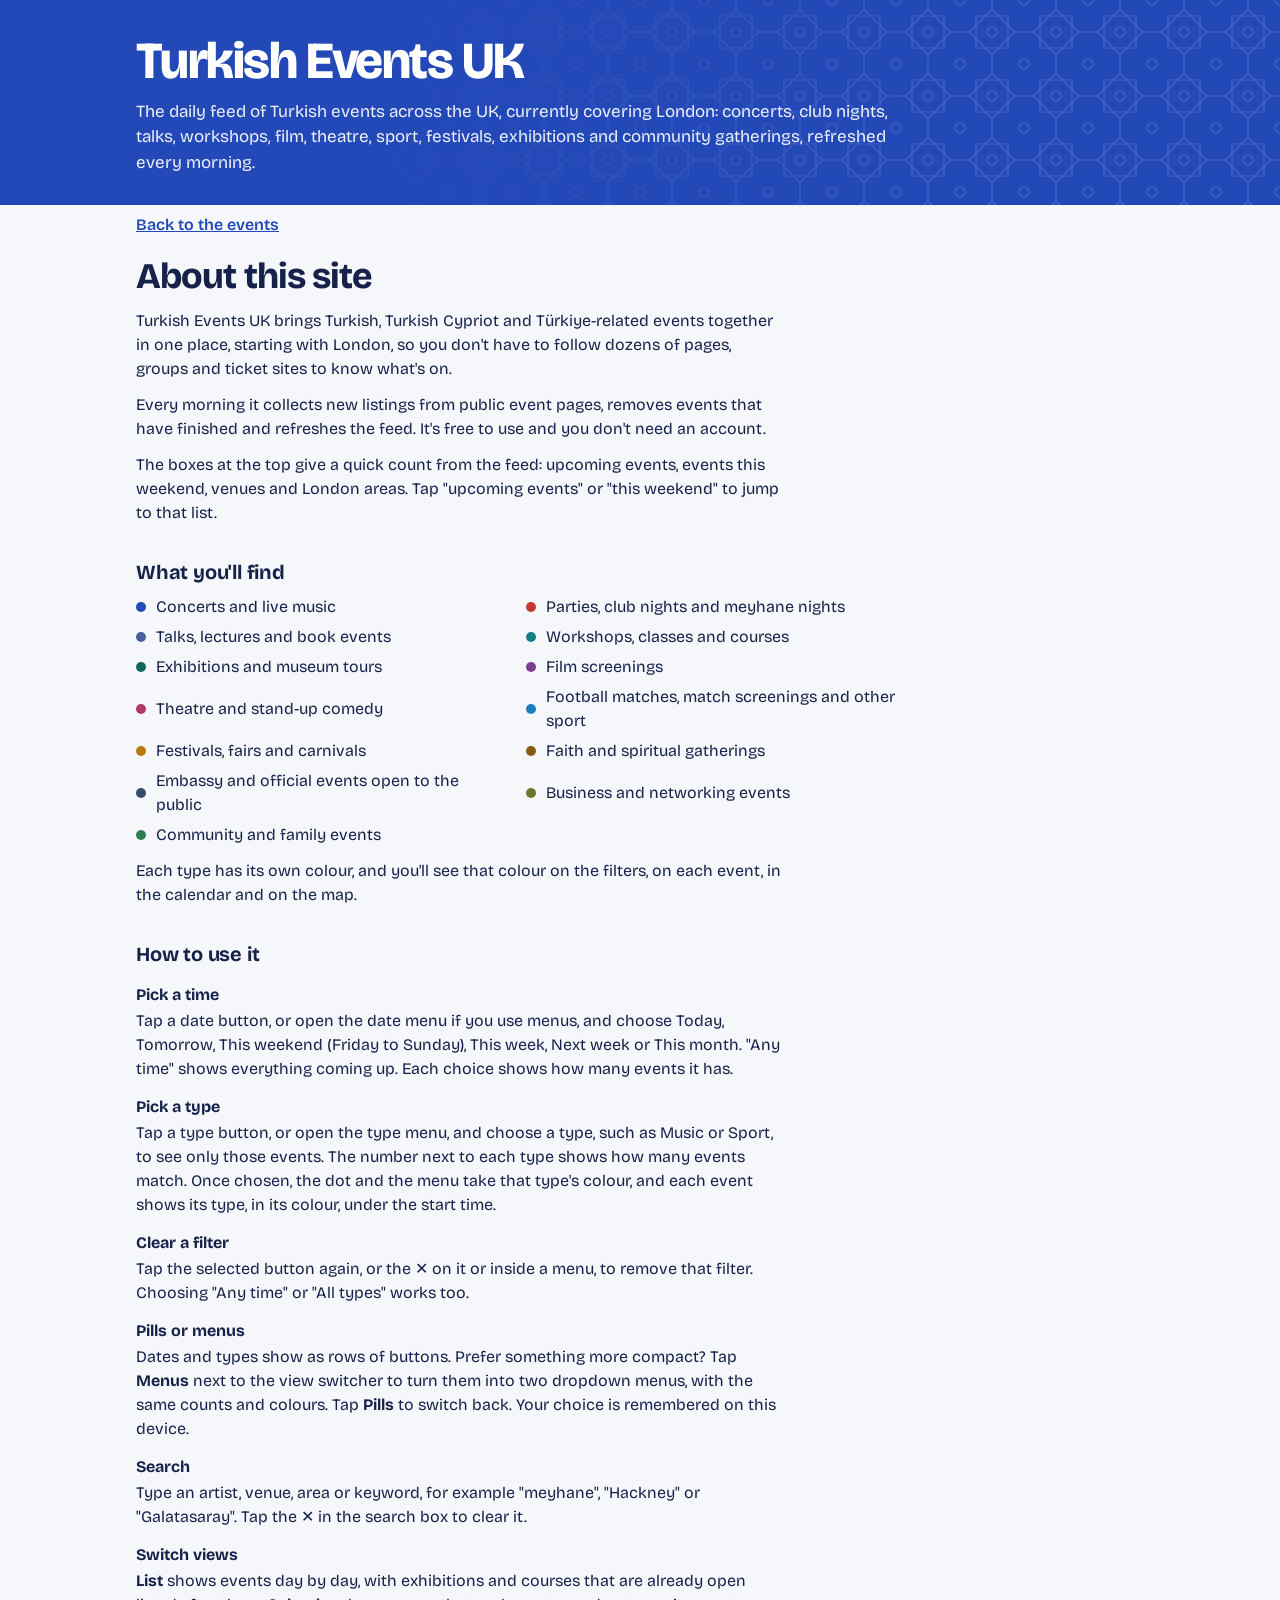
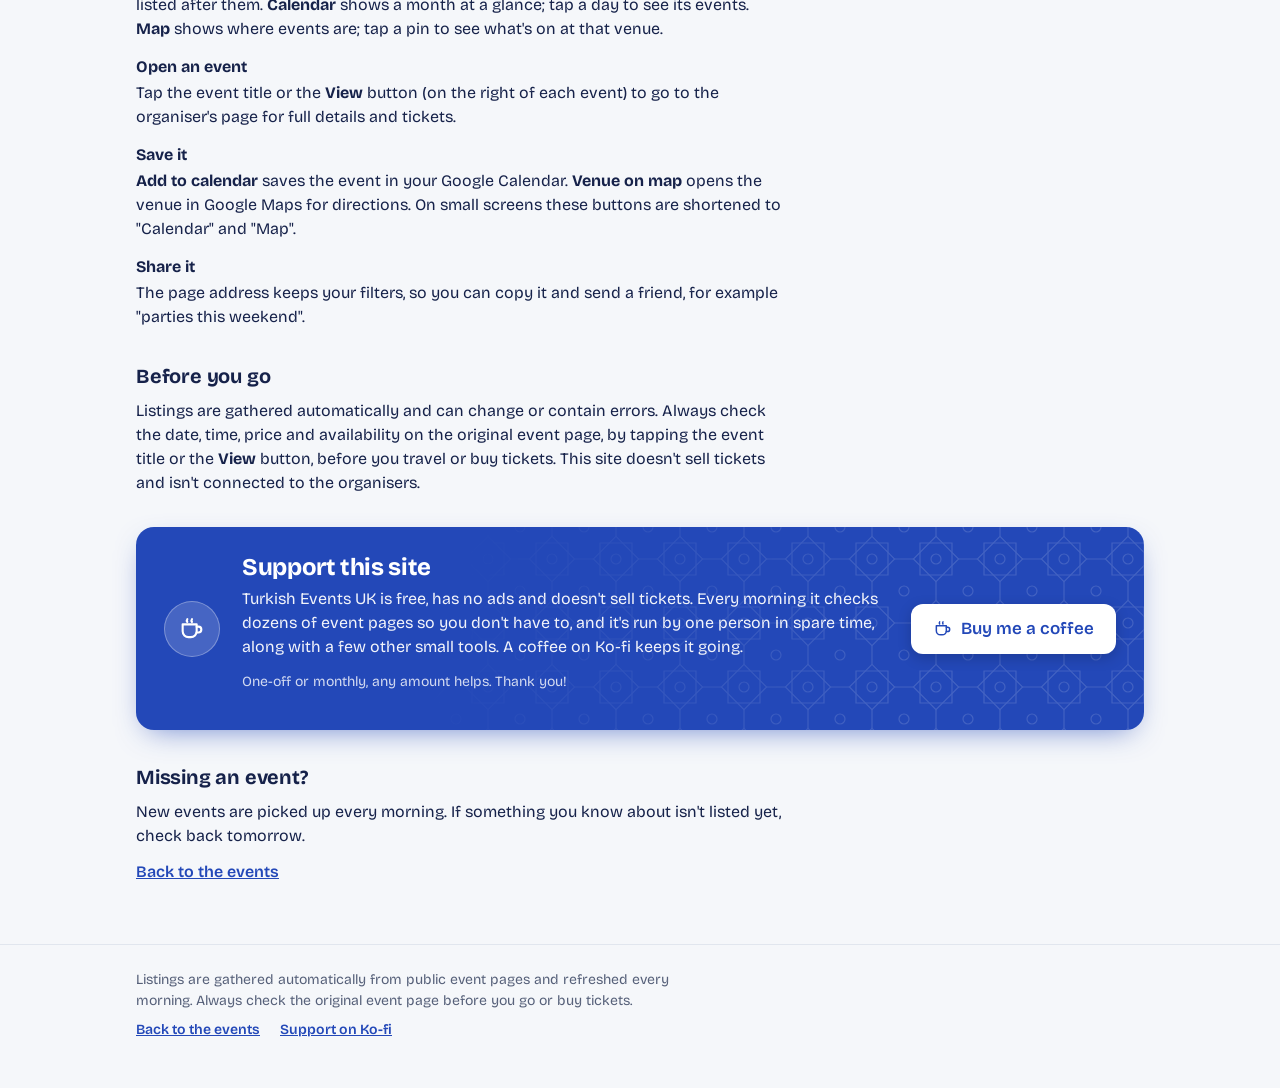
==== commit b20fbb91: "Make the Ko-fi support box eye-catching and place it in the feed - The support note becomes a cobalt" ====
--- a/about.html
+++ b/about.html
@@ -85,9 +85,16 @@
     <h3>Before you go</h3>
     <p>Listings are gathered automatically and can change or contain errors. Always check the date, time, price and availability on the original event page, by tapping the event title or the <strong>View</strong> button, before you travel or buy tickets. This site doesn't sell tickets and isn't connected to the organisers.</p>
 
-    <h3>Support this site</h3>
-    <p>Turkish Events UK is free, has no ads and doesn't sell tickets. It's built and kept running by one person in spare time, along with a few other small tools. If it has helped you, you can say thanks with a coffee:</p>
-    <p><a class="support-btn" href="https://ko-fi.com/kipergil" target="_blank" rel="noopener"><svg viewBox="0 0 24 24" aria-hidden="true"><g fill="none" stroke="currentColor" stroke-width="1.8" stroke-linecap="round" stroke-linejoin="round"><path d="M4 8h12v6a5 5 0 0 1-5 5H9a5 5 0 0 1-5-5V8Z"/><path d="M16 10h1.5a2.5 2.5 0 0 1 0 5H16"/><path d="M8 3.5c-.6.8-.6 1.7 0 2.5M12 3.5c-.6.8-.6 1.7 0 2.5"/></g></svg>Support on Ko-fi</a></p>
+    <aside class="support-card" aria-labelledby="supportTitle">
+      <div class="lattice" aria-hidden="true"></div>
+      <span class="support-icon" aria-hidden="true"><svg viewBox="0 0 24 24" aria-hidden="true"><g fill="none" stroke="currentColor" stroke-width="1.8" stroke-linecap="round" stroke-linejoin="round"><path d="M4 8h12v6a5 5 0 0 1-5 5H9a5 5 0 0 1-5-5V8Z"/><path d="M16 10h1.5a2.5 2.5 0 0 1 0 5H16"/><path d="M8 3.5c-.6.8-.6 1.7 0 2.5M12 3.5c-.6.8-.6 1.7 0 2.5"/></g></svg></span>
+      <div class="support-text">
+        <h2 id="supportTitle">Support this site</h2>
+        <p>Turkish Events UK is free, has no ads and doesn't sell tickets. Every morning it checks dozens of event pages so you don't have to, and it's run by one person in spare time, along with a few other small tools. A coffee on Ko&#8209;fi keeps it going.</p>
+        <p class="support-small">One-off or monthly, any amount helps. Thank you!</p>
+      </div>
+      <a class="support-cta" href="https://ko-fi.com/kipergil" target="_blank" rel="noopener"><svg viewBox="0 0 24 24" aria-hidden="true"><g fill="none" stroke="currentColor" stroke-width="1.8" stroke-linecap="round" stroke-linejoin="round"><path d="M4 8h12v6a5 5 0 0 1-5 5H9a5 5 0 0 1-5-5V8Z"/><path d="M16 10h1.5a2.5 2.5 0 0 1 0 5H16"/><path d="M8 3.5c-.6.8-.6 1.7 0 2.5M12 3.5c-.6.8-.6 1.7 0 2.5"/></g></svg>Buy me a coffee</a>
+    </aside>
 
     <h3>Missing an event?</h3>
     <p>New events are picked up every morning. If something you know about isn't listed yet, check back tomorrow.</p>
--- a/style.css
+++ b/style.css
@@ -467,18 +467,47 @@
 }
 
 /* ---------- Footer ---------- */
-/* end-of-results note asking for support */
+/* support box: the cobalt tile band again, so it reads as part of the site, not an ad */
 .support-card {
-  display: flex; align-items: center; justify-content: space-between; gap: 20px; flex-wrap: wrap;
-  margin: 40px 0 8px; padding: 20px 22px; border-radius: var(--radius-sheet);
-  background: var(--sheet); border: 1px solid var(--line);
-}
-.support-card h2 { margin: 0 0 4px; font-size: 1.125rem; font-weight: 700; letter-spacing: -.01em; }
-.support-card p { margin: 0; color: var(--muted); max-width: 60ch; }
+  position: relative; overflow: hidden; isolation: isolate;
+  display: grid; grid-template-columns: auto 1fr auto; align-items: center; gap: 18px 22px;
+  margin: 32px 0; padding: 26px 28px; border-radius: 18px;
+  background: var(--masthead); color: #fff;
+  box-shadow: 0 10px 30px -12px color-mix(in srgb, var(--masthead) 70%, transparent);
+}
+.support-card .lattice { z-index: -1; opacity: .14; }
+.support-icon {
+  display: grid; place-items: center; width: 56px; height: 56px; border-radius: 50%;
+  background: rgba(255, 255, 255, .16); border: 1px solid rgba(255, 255, 255, .3);
+}
+.support-icon svg { width: 28px; height: 28px; }
+.support-text h2 { margin: 0 0 6px; font-size: clamp(1.25rem, 2.6vw, 1.5rem); font-weight: 740; letter-spacing: -.015em; line-height: 1.2; }
+.support-text p { margin: 0; max-width: 60ch; line-height: 1.5; opacity: .94; }
+.support-text .support-small { margin-top: 6px; font-size: .875rem; opacity: .8; }
+.support-cta {
+  display: inline-flex; align-items: center; gap: 8px; height: 50px; padding: 0 22px; white-space: nowrap;
+  border-radius: 12px; background: #fff; color: var(--masthead); text-decoration: none;
+  font-weight: 750; font-size: 1.0625rem; box-shadow: 0 4px 14px rgba(0, 0, 0, .18);
+  transition: transform .15s ease, box-shadow .15s ease;
+}
+.support-cta svg { width: 20px; height: 20px; }
+.support-cta:hover { transform: translateY(-1px); box-shadow: 0 8px 20px rgba(0, 0, 0, .24); }
+.support-cta:focus-visible { outline-color: #fff; outline-offset: 3px; }
+#listView .support-card { margin: 28px 0 0; }
+@media (max-width: 759px) {
+  .support-card { grid-template-columns: auto 1fr; padding: 22px 20px; gap: 14px 16px; }
+  .support-icon { width: 46px; height: 46px; align-self: start; }
+  .support-icon svg { width: 24px; height: 24px; }
+  .support-cta { grid-column: 1 / -1; justify-content: center; }
+}
+@media (prefers-reduced-motion: reduce) { .support-cta { transition: none; } .support-cta:hover { transform: none; } }
+
+/* the About page's support button */
 .support-btn {
   display: inline-flex; align-items: center; gap: 8px; height: 40px; padding: 0 16px; flex: none;
   border-radius: 10px; background: var(--cobalt); color: #fff !important; text-decoration: none; font-weight: 650; font-size: .9375rem;
 }
+.support-btn svg { width: 16px; height: 16px; flex: none; }
 .support-btn:hover { background: color-mix(in srgb, var(--cobalt) 86%, #000); }
 @media (prefers-color-scheme: dark) { .support-btn, .support-btn:hover { color: #0F1730 !important; } .support-btn:hover { background: color-mix(in srgb, var(--cobalt) 86%, #fff); } }
 .foot-links { display: flex; flex-wrap: wrap; gap: 6px 20px; }
